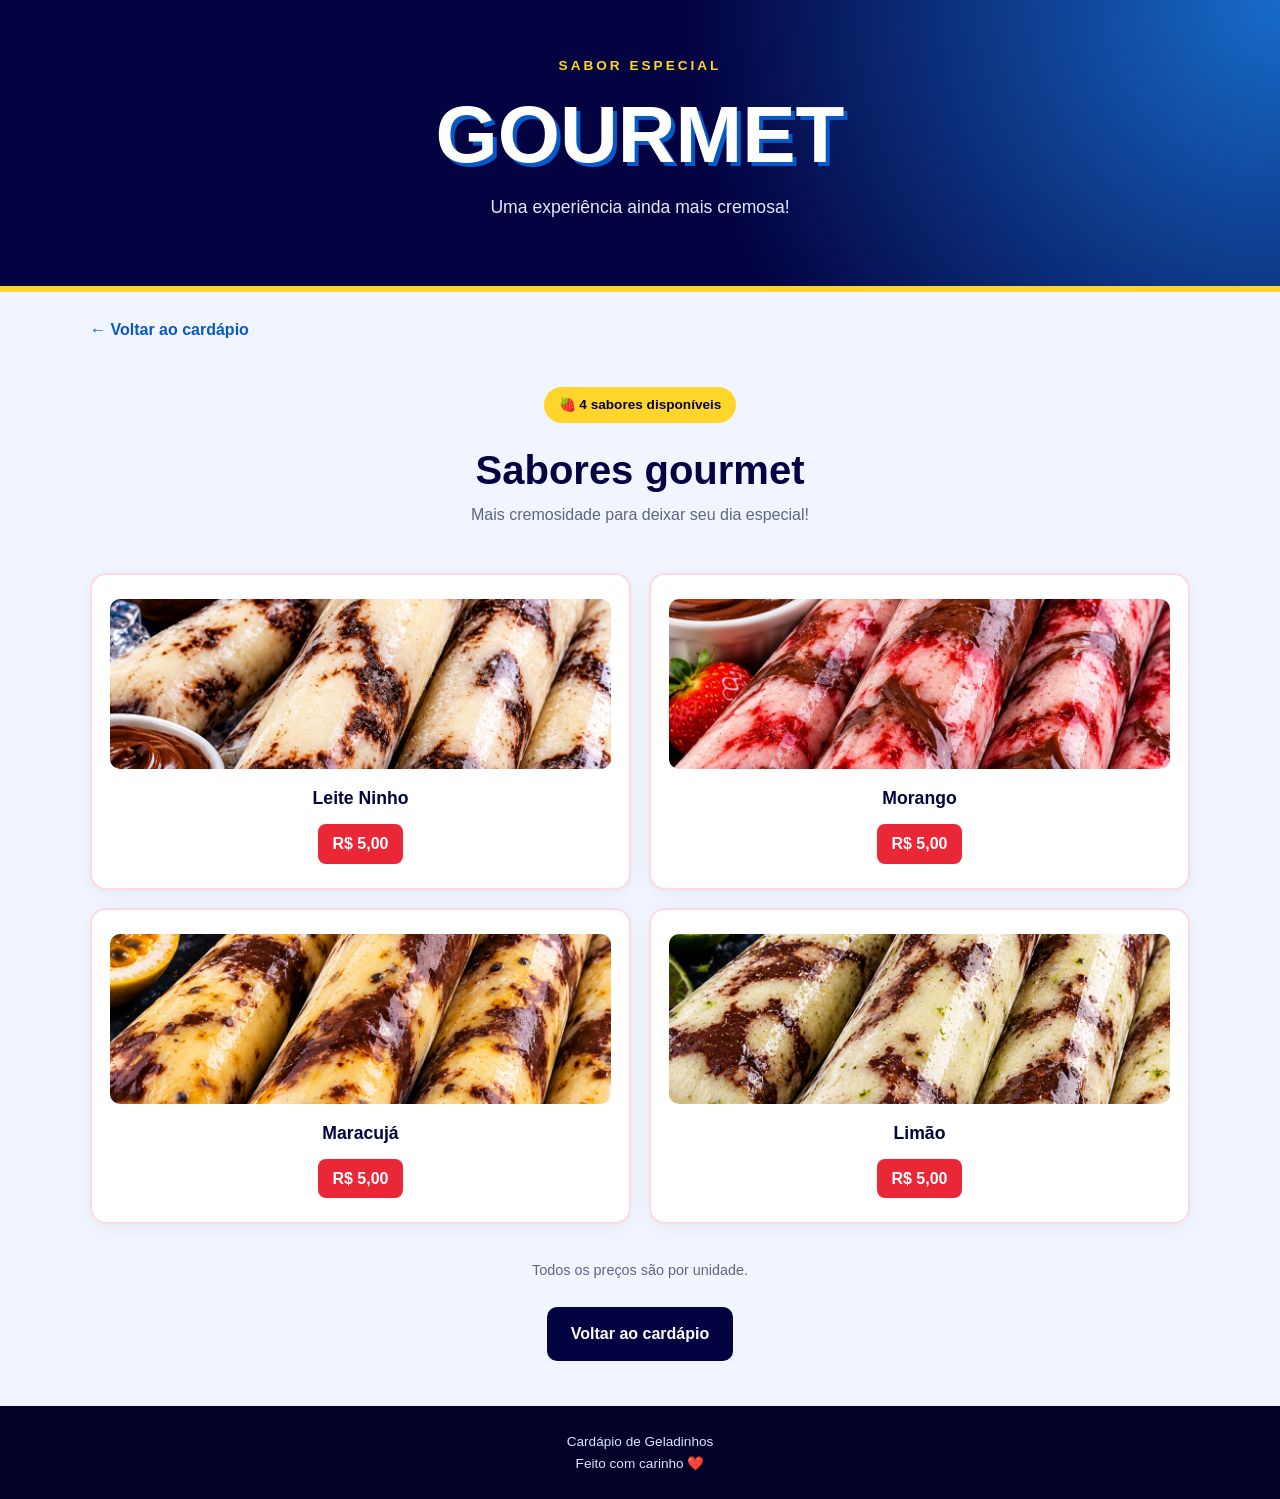
==== gourmet.html @ 0179ae37 "Adiciona cardápio de geladinhos" ====
<!DOCTYPE html>
<html lang="pt-BR">

<head>
    <meta charset="UTF-8">
    <meta name="viewport" content="width=device-width, initial-scale=1.0">

    <meta name="description" content="Confira os sabores dos geladinhos gourmet por R$ 5,00 cada.">

    <title>Geladinhos Gourmet | Cardápio</title>
    <link rel="stylesheet" href="styles.css">
</head>

<body>

    <header class="cabecalho">
        <p class="subtitulo">SABOR ESPECIAL</p>
        <h1>Gourmet</h1>
        <p class="descricao">Uma experiência ainda mais cremosa!</p>
    </header>

    <main class="container pagina-sabores">

        <a href="index.html" class="voltar">← Voltar ao cardápio</a>

        <section class="apresentacao">
            <span class="selo">🍓 4 sabores disponíveis</span>
            <h2>Sabores gourmet</h2>
            <p>Mais cremosidade para deixar seu dia especial!</p>
        </section>


        <section class="lista-sabores">

            <article class="sabor sabor-gourmet">
                <img src="img/ninho.png" alt="Geladinho gourmet de Leite Ninho"
                    loading="lazy">
                <h3>Leite Ninho</h3>
                <span class="preco-sabor">R$ 5,00</span>
            </article>

            <article class="sabor sabor-gourmet">
                <img src="img/morango.png" alt="Geladinho gourmet de morango"
                    loading="lazy">
                <h3>Morango</h3>
                <span class="preco-sabor">R$ 5,00</span>
            </article>

            <article class="sabor sabor-gourmet">
                <img src="img/maracuja.png"
                    alt="Geladinho gourmet de maracujá" loading="lazy">
                <h3>Maracujá</h3>
                <span class="preco-sabor">R$ 5,00</span>
            </article>

            <article class="sabor sabor-gourmet">
                <img src="img/limão.png" alt="Geladinho gourmet de limão"
                    loading="lazy">
                <h3>Limão</h3>
                <span class="preco-sabor">R$ 5,00</span>
            </article>

        </section>


        <p class="aviso">Todos os preços são por unidade.</p>

        <div class="centralizar">
            <a href="index.html" class="botao-voltar">
                Voltar ao cardápio
            </a>
        </div>

    </main>

    <footer class="rodape">
        <p>Cardápio de Geladinhos</p>
        <p>Feito com carinho ❤️</p>
    </footer>

</body>

</html>
---- styles.css ----
/* CONFIGURAÇÕES GERAIS */

:root {
    --azul-escuro: #030342;
    --azul: #0759c7;
    --amarelo: #ffd52a;
    --vermelho: #e92736;
    --branco: #ffffff;
    --cinza: #5f6680;
}

* {
    margin: 0;
    padding: 0;
    box-sizing: border-box;
}

body {
    font-family: Arial, Helvetica, sans-serif;
    background: #f0f5ff;
    color: var(--azul-escuro);
    line-height: 1.6;
}

/* CABEÇALHO */

.cabecalho {
    background:
        radial-gradient(circle at top right, #176bc9, transparent 45%),
        var(--azul-escuro);
    color: var(--branco);
    text-align: center;
    padding: 55px 20px 65px;
    border-bottom: 6px solid var(--amarelo);
}

.subtitulo {
    color: var(--amarelo);
    font-size: 0.85rem;
    font-weight: bold;
    letter-spacing: 3px;
}

.cabecalho h1 {
    font-size: clamp(2.8rem, 8vw, 5rem);
    font-weight: 900;
    text-transform: uppercase;
    line-height: 1.2;
    margin: 10px 0;
    text-shadow: 4px 4px 0 #0759c7;
}

.descricao {
    color: #e0ebff;
    font-size: 1.1rem;
}

/* CONTEÚDO PRINCIPAL */

.container {
    width: min(1100px, 92%);
    margin: 0 auto;
}

.apresentacao {
    text-align: center;
    padding: 45px 10px 30px;
}

.selo {
    display: inline-block;
    background: var(--amarelo);
    color: var(--azul-escuro);
    padding: 7px 15px;
    border-radius: 30px;
    font-size: 0.85rem;
    font-weight: bold;
}

.apresentacao h2 {
    font-size: clamp(1.8rem, 5vw, 2.5rem);
    margin-top: 15px;
}

.apresentacao p {
    color: var(--cinza);
}

/* CARTÕES DOS PRODUTOS */

.produtos {
    display: grid;
    grid-template-columns: repeat(2, minmax(0, 1fr));
    gap: 28px;
    padding: 15px 0 45px;
}

.produto {
    background: var(--branco);
    border-radius: 20px;
    overflow: hidden;
    box-shadow: 0 8px 25px #03034212;
    transition: transform 0.25s ease,
                box-shadow 0.25s ease;
}

.produto:hover {
    transform: translateY(-6px);
    box-shadow: 0 15px 30px #03034220;
}

.produto-imagem {
    position: relative;
    height: 250px;
    overflow: hidden;
}

.produto-imagem img {
    width: 100%;
    height: 100%;
    object-fit: cover;
    display: block;
}

.categoria {
    position: absolute;
    top: 15px;
    left: 15px;
    background: var(--amarelo);
    color: var(--azul-escuro);
    padding: 7px 12px;
    border-radius: 8px;
    font-weight: 900;
    font-size: 0.8rem;
}

.gourmet .categoria {
    background: var(--vermelho);
    color: var(--branco);
}

.produto-conteudo {
    padding: 24px;
}

.produto-conteudo h3 {
    font-size: 1.4rem;
    line-height: 1.3;
}

.detalhes {
    color: var(--cinza);
    margin: 10px 0 20px;
    min-height: 48px;
}

.preco {
    display: flex;
    flex-direction: column;
    align-items: flex-start;
    background: #fff8d9;
    padding: 18px;
    border-radius: 12px;
    border-left: 5px solid var(--amarelo);
}

.preco span,
.preco small {
    font-size: 0.85rem;
    color: var(--cinza);
}

.preco strong {
    font-size: clamp(1.8rem, 4vw, 2.5rem);
    line-height: 1.3;
    color: var(--azul-escuro);
}

.gourmet .preco {
    background: #fff0f1;
    border-left-color: var(--vermelho);
}

.gourmet .preco strong {
    color: var(--vermelho);
}

/* CHAMADA FINAL */

.chamada {
    background: var(--azul-escuro);
    color: var(--branco);
    text-align: center;
    padding: 35px 20px;
    border-radius: 20px;
    margin-bottom: 45px;
}

.chamada h2 {
    color: var(--amarelo);
    font-size: clamp(1.4rem, 4vw, 2rem);
}

.chamada p {
    margin: 8px 0;
}

.chamada span {
    display: inline-block;
    margin-top: 12px;
}

/* RODAPÉ */

.rodape {
    background: #020229;
    color: #dce4ff;
    text-align: center;
    padding: 25px 15px;
    font-size: 0.85rem;
}

/* RESPONSIVIDADE */

@media (max-width: 650px) {
    .cabecalho {
        padding: 40px 15px 45px;
    }

    .subtitulo {
        letter-spacing: 2px;
    }

    .produtos {
        grid-template-columns: 1fr;
        gap: 22px;
    }

    .produto-imagem {
        height: 230px;
    }

    .produto-conteudo {
        padding: 20px;
    }

    .detalhes {
        min-height: auto;
    }
}

/* LINKS DOS CARDS */

.produto-link {
    display: block;
    color: inherit;
    text-decoration: none;
    border-radius: 20px;
    min-width: 0;
}

.produto-link:focus-visible {
    outline: 3px solid #0759c7;
    outline-offset: 5px;
}

.ver-sabores {
    color: #0759c7;
    font-weight: bold;
    margin-top: 16px;
}

.gourmet .ver-sabores {
    color: #e92736;
}


/* PÁGINAS DE SABORES */

.pagina-sabores {
    padding-bottom: 45px;
}

.voltar {
    display: inline-block;
    margin-top: 25px;
    color: #0759c7;
    font-weight: bold;
    text-decoration: none;
}

.voltar:hover {
    text-decoration: underline;
}

.lista-sabores {
    display: grid;
    grid-template-columns: repeat(2, minmax(0, 1fr));
    gap: 18px;
    padding: 15px 0 25px;
}

.sabor {
    background: #ffffff;
    border-radius: 16px;
    padding: 24px 18px;
    text-align: center;
    border: 2px solid #dceaff;
    box-shadow: 0 5px 18px #0303420d;
    transition: transform 0.2s ease,
                box-shadow 0.2s ease;
}

.sabor:hover {
    transform: translateY(-4px);
    box-shadow: 0 10px 22px #03034218;
}

.emoji {
    display: block;
    font-size: 2.5rem;
    margin-bottom: 10px;
}

.sabor h3 {
    font-size: 1.1rem;
    margin-bottom: 12px;
    color: #030342;
}

.preco-sabor {
    display: inline-block;
    background: #fff4bd;
    color: #030342;
    padding: 7px 14px;
    border-radius: 8px;
    font-size: 1rem;
    font-weight: 900;
}

.sabor-gourmet {
    border-color: #ffd9df;
}

.sabor-gourmet .preco-sabor {
    background: #e92736;
    color: #ffffff;
}

.aviso {
    text-align: center;
    color: #5f6680;
    font-size: 0.9rem;
    margin: 10px 0 25px;
}

.centralizar {
    text-align: center;
}

.botao-voltar {
    display: inline-block;
    background: #030342;
    color: #ffffff;
    padding: 14px 24px;
    border-radius: 10px;
    text-decoration: none;
    font-weight: bold;
    transition: background 0.2s ease;
}

.botao-voltar:hover {
    background: #0759c7;
}

.botao-voltar:focus-visible,
.voltar:focus-visible {
    outline: 3px solid #0759c7;
    outline-offset: 4px;
}

/* CELULARES */

@media (max-width: 480px) {
    .lista-sabores {
        gap: 12px;
    }

    .sabor {
        padding: 20px 10px;
    }

    .sabor h3 {
        font-size: 1rem;
    }

    .emoji {
        font-size: 2.1rem;
    }

    .preco-sabor {
        padding: 7px 10px;
        font-size: 0.9rem;
    }
}


/* IMAGENS DOS SABORES */

.sabor img {
    display: block;
    width: 100%;
    height: 170px;
    object-fit: cover;
    border-radius: 10px;
    margin-bottom: 15px;
    background: #e0eeff;
}

.sabor {
    overflow: hidden;
}

@media (max-width: 480px) {
    .sabor img {
        height: 125px;
    }
}
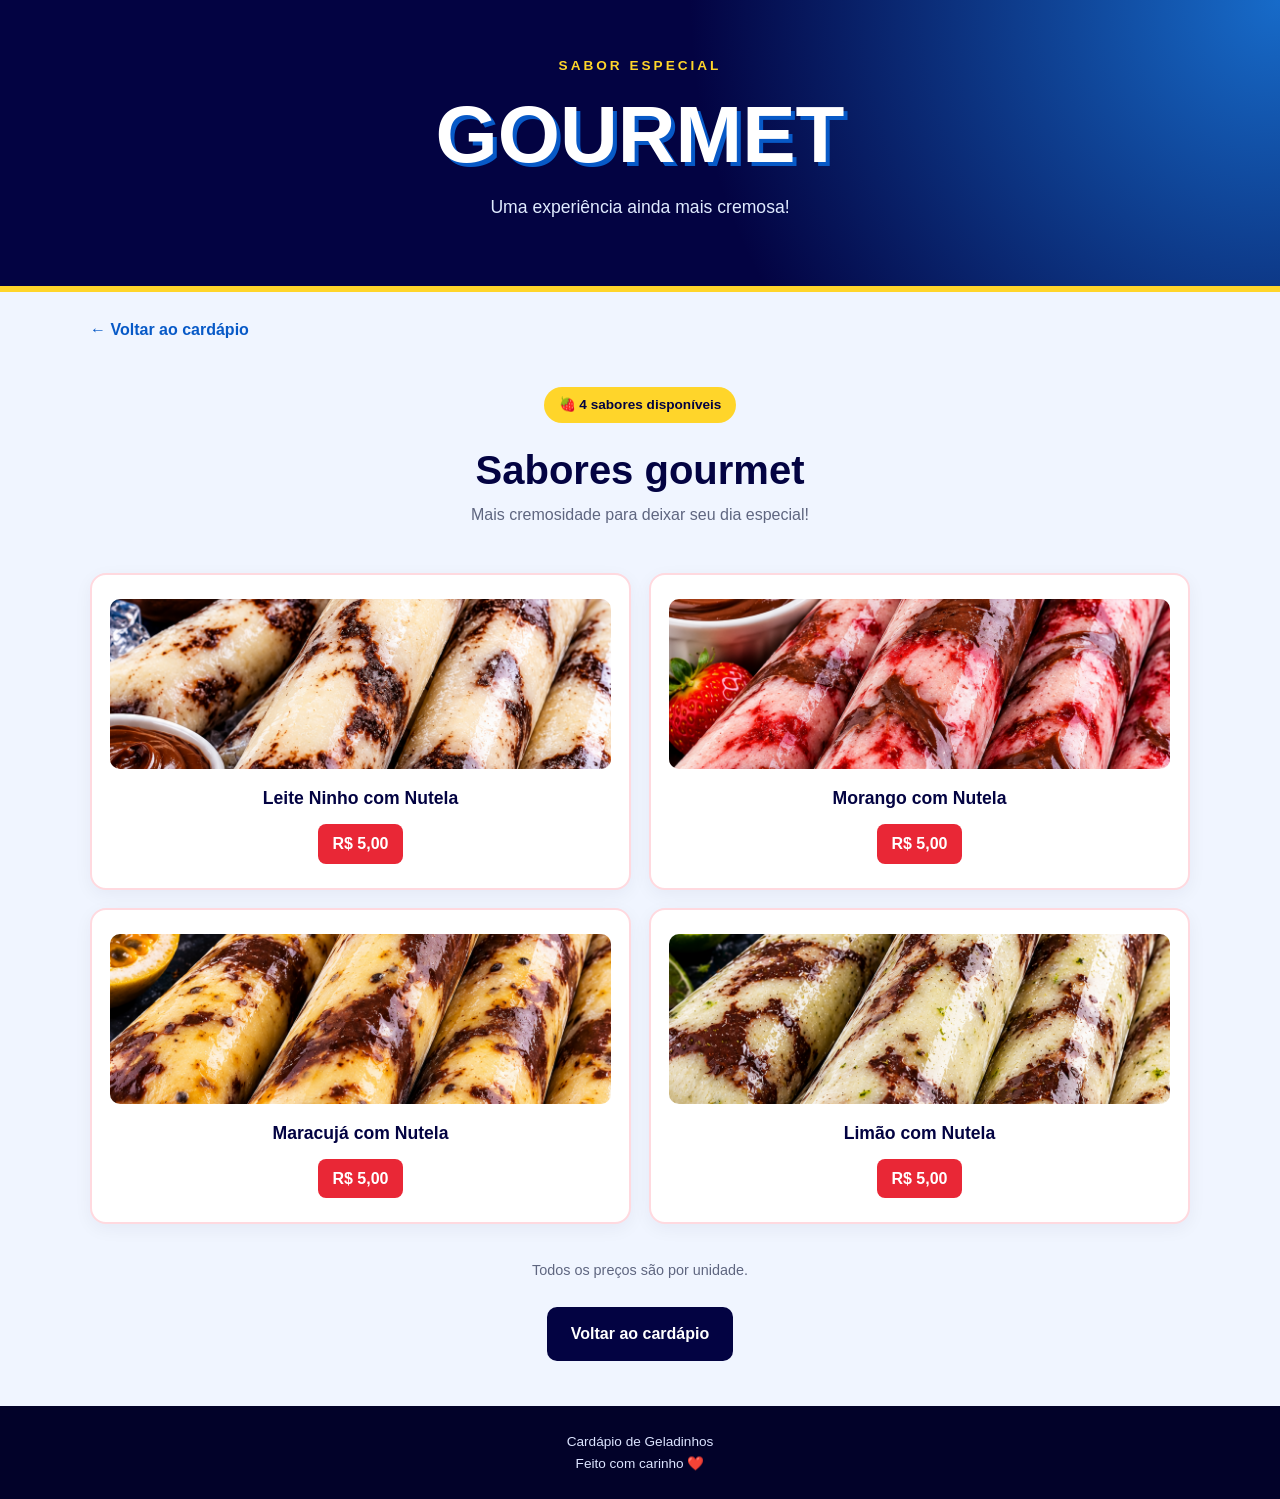
==== commit b583e9c5: "Atualização" ====
--- a/gourmet.html
+++ b/gourmet.html
@@ -35,28 +35,28 @@
             <article class="sabor sabor-gourmet">
                 <img src="img/ninho.png" alt="Geladinho gourmet de Leite Ninho"
                     loading="lazy">
-                <h3>Leite Ninho</h3>
+                <h3>Leite Ninho com Nutela</h3>
                 <span class="preco-sabor">R$ 5,00</span>
             </article>
 
             <article class="sabor sabor-gourmet">
                 <img src="img/morango.png" alt="Geladinho gourmet de morango"
                     loading="lazy">
-                <h3>Morango</h3>
+                <h3>Morango com Nutela</h3>
                 <span class="preco-sabor">R$ 5,00</span>
             </article>
 
             <article class="sabor sabor-gourmet">
                 <img src="img/maracuja.png"
                     alt="Geladinho gourmet de maracujá" loading="lazy">
-                <h3>Maracujá</h3>
+                <h3>Maracujá com Nutela</h3>
                 <span class="preco-sabor">R$ 5,00</span>
             </article>
 
             <article class="sabor sabor-gourmet">
                 <img src="img/limão.png" alt="Geladinho gourmet de limão"
                     loading="lazy">
-                <h3>Limão</h3>
+                <h3>Limão com Nutela</h3>
                 <span class="preco-sabor">R$ 5,00</span>
             </article>
 
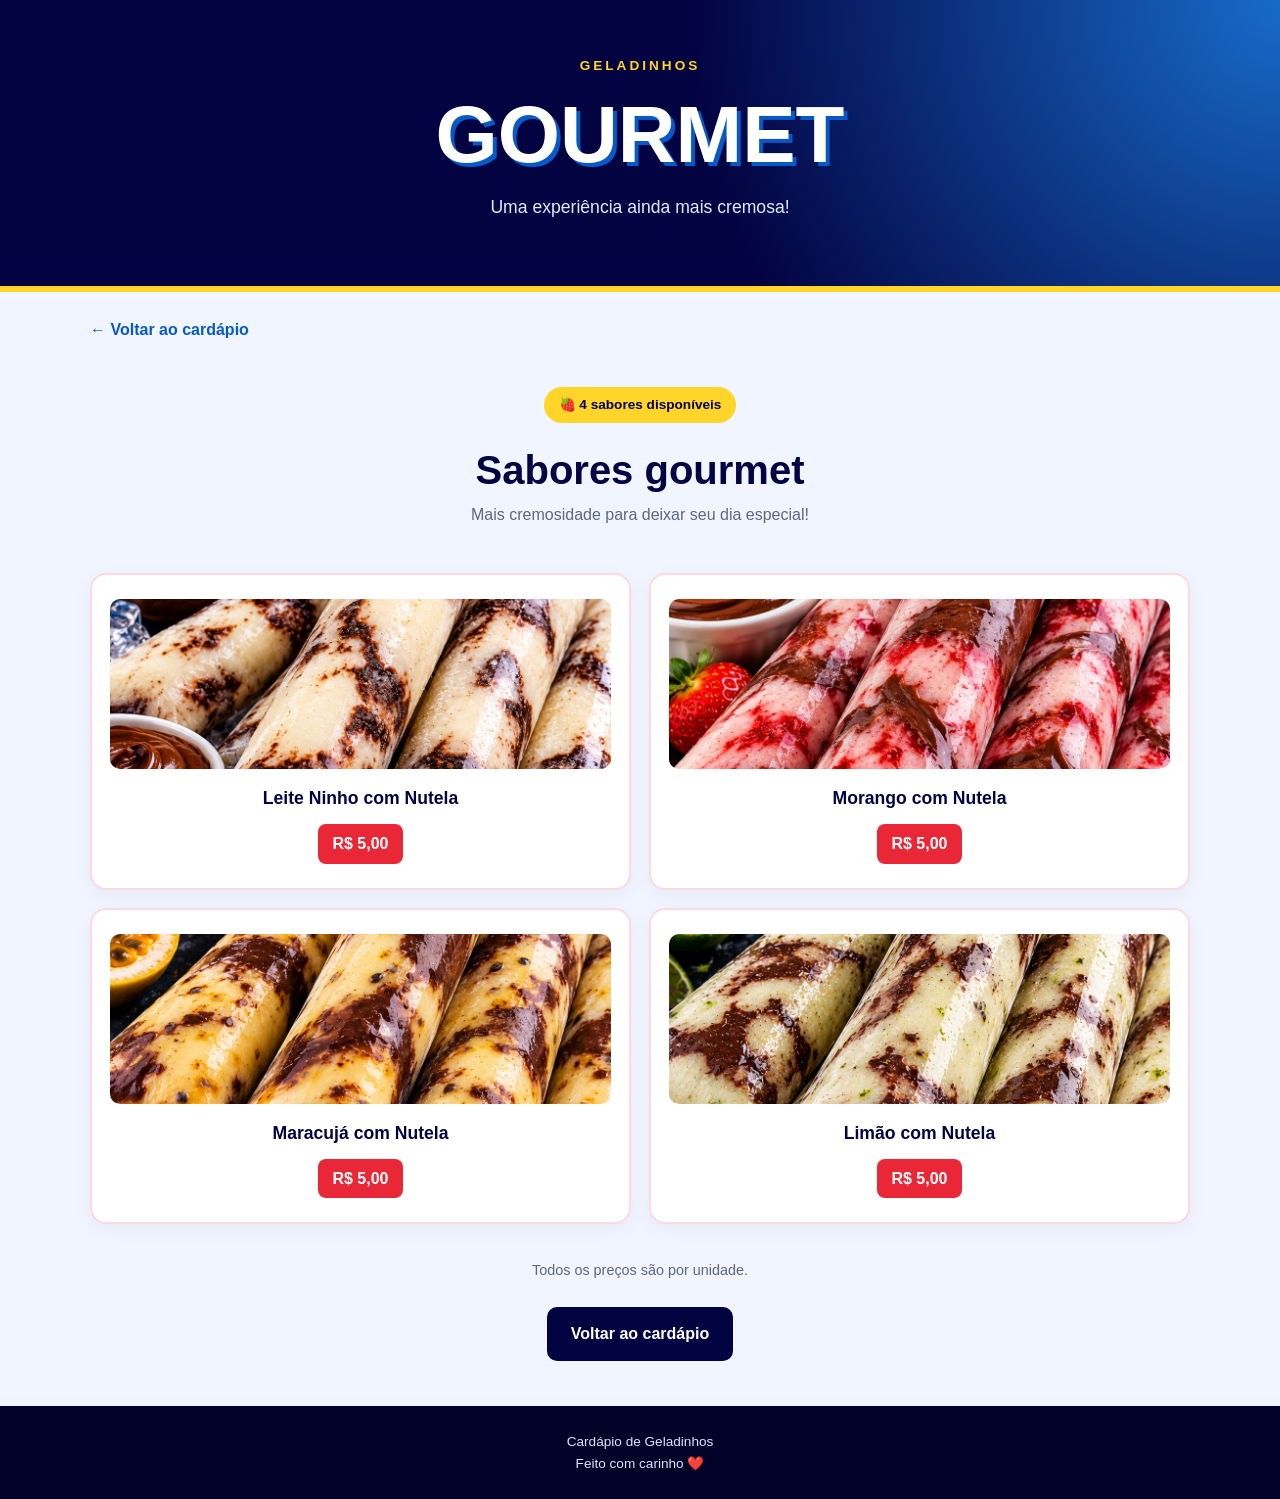
==== commit 9c438d26: "atualização" ====
--- a/gourmet.html
+++ b/gourmet.html
@@ -14,7 +14,7 @@
 <body>
 
     <header class="cabecalho">
-        <p class="subtitulo">SABOR ESPECIAL</p>
+        <p class="subtitulo">GELADINHOS</p>
         <h1>Gourmet</h1>
         <p class="descricao">Uma experiência ainda mais cremosa!</p>
     </header>
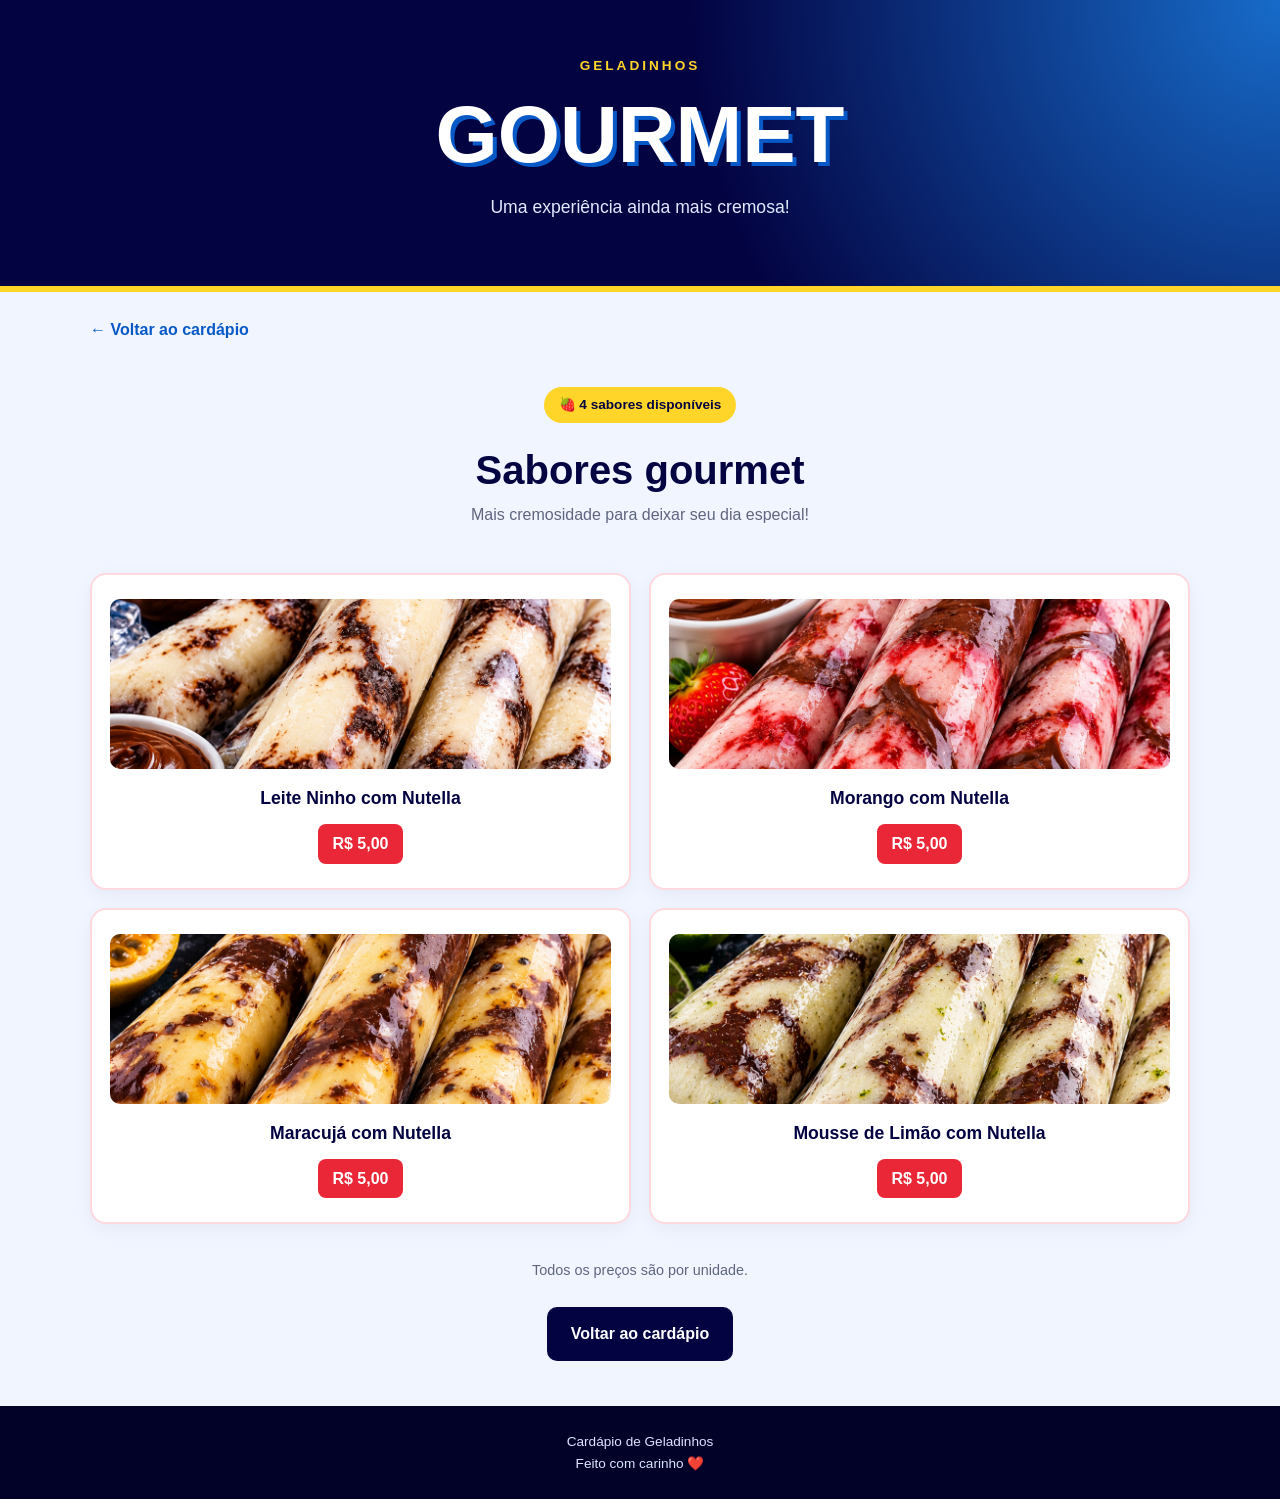
==== commit d131a218: "atualização" ====
--- a/gourmet.html
+++ b/gourmet.html
@@ -35,28 +35,28 @@
             <article class="sabor sabor-gourmet">
                 <img src="img/ninho.png" alt="Geladinho gourmet de Leite Ninho"
                     loading="lazy">
-                <h3>Leite Ninho com Nutela</h3>
+                <h3>Leite Ninho com Nutella</h3>
                 <span class="preco-sabor">R$ 5,00</span>
             </article>
 
             <article class="sabor sabor-gourmet">
                 <img src="img/morango.png" alt="Geladinho gourmet de morango"
                     loading="lazy">
-                <h3>Morango com Nutela</h3>
+                <h3>Morango com Nutella</h3>
                 <span class="preco-sabor">R$ 5,00</span>
             </article>
 
             <article class="sabor sabor-gourmet">
                 <img src="img/maracuja.png"
                     alt="Geladinho gourmet de maracujá" loading="lazy">
-                <h3>Maracujá com Nutela</h3>
+                <h3>Maracujá com Nutella</h3>
                 <span class="preco-sabor">R$ 5,00</span>
             </article>
 
             <article class="sabor sabor-gourmet">
                 <img src="img/limão.png" alt="Geladinho gourmet de limão"
                     loading="lazy">
-                <h3>Limão com Nutela</h3>
+                <h3>Mousse de Limão com Nutella</h3>
                 <span class="preco-sabor">R$ 5,00</span>
             </article>
 
